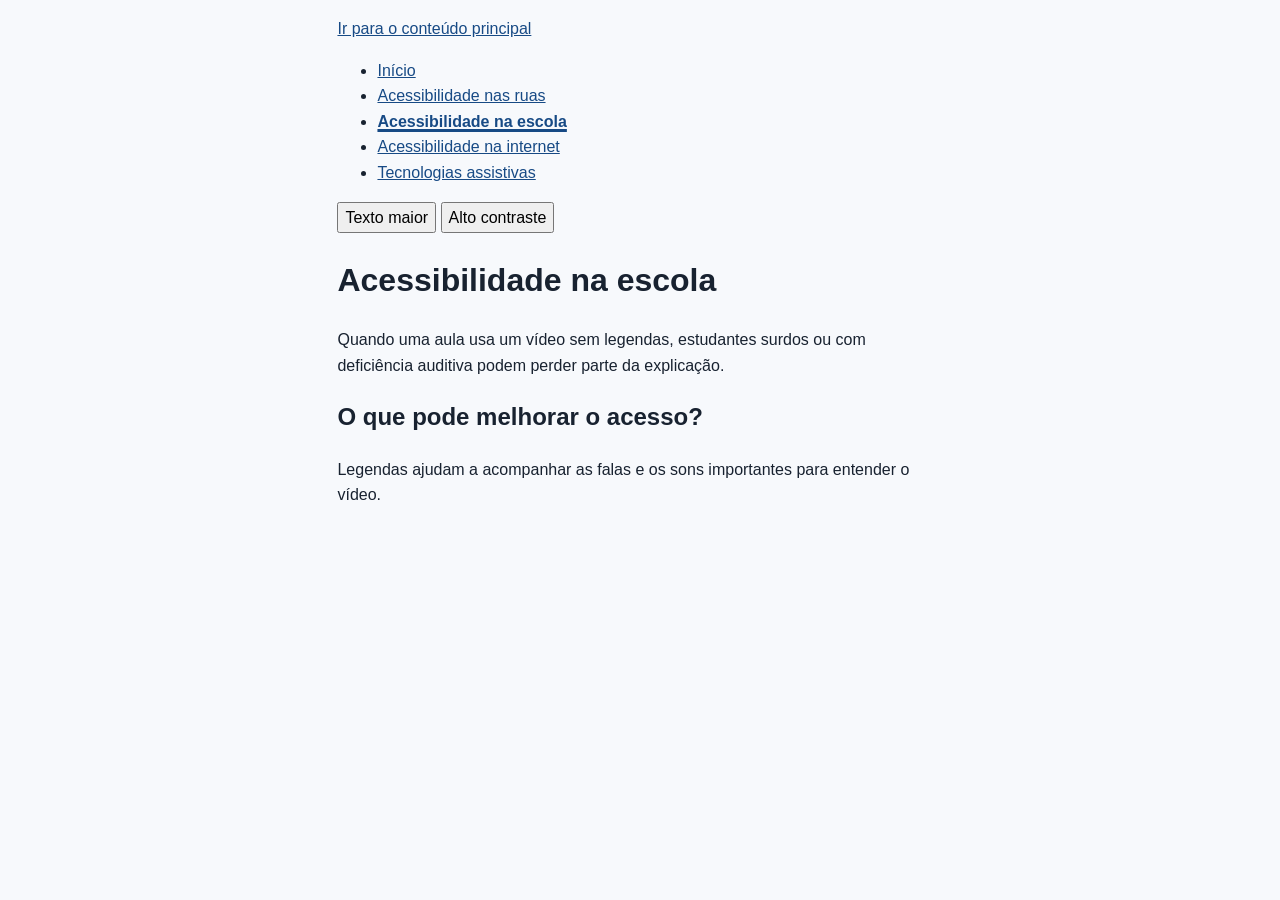
==== acessibilidade_a_luzdodia/escola.html @ 64958c4c "Add files via upload" ====
<!DOCTYPE html>
<html lang="pt-BR">
<head>
  <meta charset="UTF-8">
  <title>Acessibilidade nas escolas | Acessibilidade a Luz do Dia</title>
  <meta name="viewport" content="width=device-width, initial-scale=1">
  <link rel="stylesheet" href="estilo.css">
  <script src="acessibilidade.js" defer></script>
</head>
<body>
    <a href="#conteudo">Ir para o conteúdo principal</a>
    <nav aria-label="Menu principal">
  <ul>
    <li><a href="index.html">Início</a></li>
    <li><a href="ruas.html">Acessibilidade nas ruas</a></li>
    <li><a href="escola.html" aria-current="page">Acessibilidade na escola</a></li>
    <li><a href="internet.html">Acessibilidade na internet</a></li>
    <li><a href="tecnologias.html">Tecnologias assistivas</a></li>
  </ul>
</nav>

<!-- Botões de acessibilidade -->
<button type="button" id="fonte-maior" aria-pressed="false" hidden>
  Texto maior
</button>
<button type="button" id="alto-contraste" aria-pressed="false" hidden>
  Alto contraste
</button>

<!-- Conteúdo principal -->
  <main id="conteudo" tabindex="-1">
  <h1>Acessibilidade na escola</h1>

  <p>Quando uma aula usa um vídeo sem legendas, estudantes surdos
     ou com deficiência auditiva podem perder parte da explicação.</p>

  <h2>O que pode melhorar o acesso?</h2>
  <p>Legendas ajudam a acompanhar as falas e os sons importantes
     para entender o vídeo.</p>
</main>
</body>
---- acessibilidade_a_luzdodia/estilo.css ----
/*Estilo geral da pag*/
body {
  font-family: Arial, sans-serif;
  background-color: #f7f9fc;
  color: #182230;
  line-height: 1.6;
  max-width: 68ch;
  margin: 0 auto;
  padding: 1rem;
}

a {
  color: #174a85;
  text-decoration: underline;
}

a:focus-visible {
  outline: 3px solid #182230;
  outline-offset: 8px;
}

/*Texto maior*/
html.texto-maior {
  font-size: 150%;
}

button {
  font: inherit;
}

button:focus-visible {
  outline: 3px solid #182230;
  outline-offset: 4px;
}

/*Alto contraste*/
html.alto-contraste,
html.alto-contraste body {
  background-color: #242832;
  color: #e5e7eb;
}

html.alto-contraste a {
  color: #b9d5f5;
}

html.alto-contraste button {
  background-color: #303746;
  color: #e5e7eb;
  border: 2px solid #aeb8c8;
}

html.alto-contraste :focus-visible {
  outline-color: #c3b5e5;
}

/* Página atual no menu */
nav a[aria-current="page"] {
  font-weight: bold;
  text-decoration-thickness: 0.18em;
}
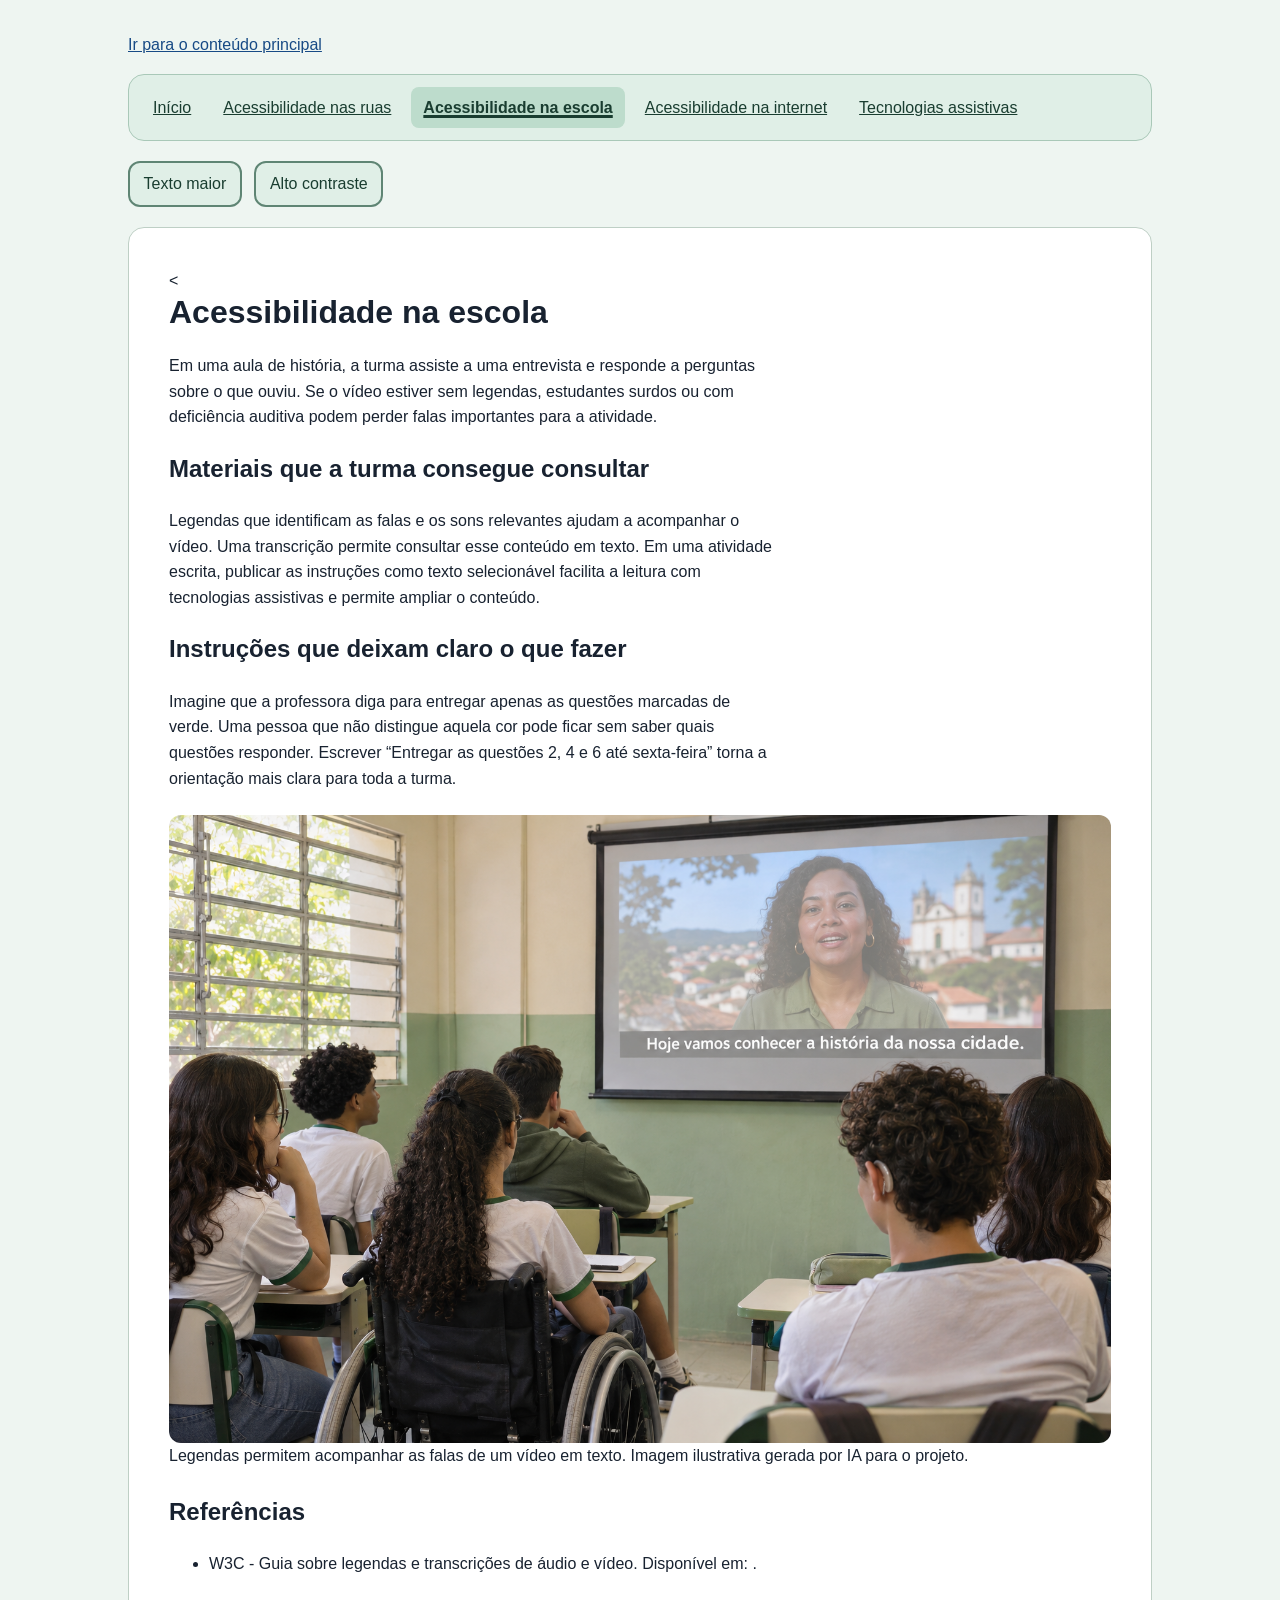
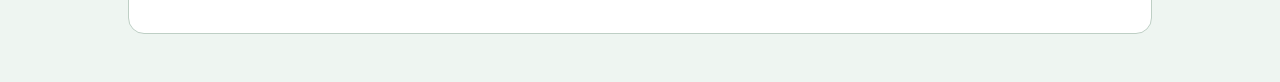
==== commit ab4221c5: "Amplia artigos e adiciona imagens e referências" ====
--- a/acessibilidade_a_luzdodia/escola.html
+++ b/acessibilidade_a_luzdodia/escola.html
@@ -29,13 +29,47 @@
 
 <!-- Conteúdo principal -->
   <main id="conteudo" tabindex="-1">
-  <h1>Acessibilidade na escola</h1>
+  <<h1>Acessibilidade na escola</h1>
 
-  <p>Quando uma aula usa um vídeo sem legendas, estudantes surdos
-     ou com deficiência auditiva podem perder parte da explicação.</p>
+<p>Em uma aula de história, a turma assiste a uma entrevista e
+  responde a perguntas sobre o que ouviu. Se o vídeo estiver
+  sem legendas, estudantes surdos ou com deficiência auditiva
+  podem perder falas importantes para a atividade.</p>
 
-  <h2>O que pode melhorar o acesso?</h2>
-  <p>Legendas ajudam a acompanhar as falas e os sons importantes
-     para entender o vídeo.</p>
+<h2>Materiais que a turma consegue consultar</h2>
+
+<p>Legendas que identificam as falas e os sons relevantes ajudam
+  a acompanhar o vídeo. Uma transcrição permite consultar esse
+  conteúdo em texto. Em uma atividade escrita, publicar as
+  instruções como texto selecionável facilita a leitura com
+  tecnologias assistivas e permite ampliar o conteúdo.</p>
+
+<h2>Instruções que deixam claro o que fazer</h2>
+
+<p>Imagine que a professora diga para entregar apenas as questões
+  marcadas de verde. Uma pessoa que não distingue aquela cor
+  pode ficar sem saber quais questões responder. Escrever
+  “Entregar as questões 2, 4 e 6 até sexta-feira” torna a
+  orientação mais clara para toda a turma.</p>
+
+  <figure>
+  <img src="imagens/sala-de-aula-inclusiva.png"
+       alt="Sala de aula inclusiva com elementos de acessibilidade.">
+  <figcaption>
+    Legendas permitem acompanhar as falas de um vídeo em texto.
+    Imagem ilustrativa gerada por IA para o projeto.
+  </figcaption>
+</figure>
+
+  <!-- Referências do artigo -->
+<h2>Referências</h2>
+<ul>
+  <li>
+    W3C - Guia sobre legendas e transcrições de áudio e vídeo. Disponível em:
+    <a href="https://www.w3.org/WAI/media/av/captions/?utm_source=chatgpt.com">
+    </a>.
+  </li>
+</ul>
+
 </main>
 </body>
--- a/acessibilidade_a_luzdodia/estilo.css
+++ b/acessibilidade_a_luzdodia/estilo.css
@@ -36,8 +36,8 @@
 /*Alto contraste*/
 html.alto-contraste,
 html.alto-contraste body {
-  background-color: #242832;
-  color: #e5e7eb;
+  background-color: #2d3247;
+  color: #c7dbe0;
 }
 
 html.alto-contraste a {
@@ -45,17 +45,159 @@
 }
 
 html.alto-contraste button {
-  background-color: #303746;
+  background-color: #3e634c;
   color: #e5e7eb;
-  border: 2px solid #aeb8c8;
+  border: 2px solid #85aa9e;
 }
 
 html.alto-contraste :focus-visible {
-  outline-color: #c3b5e5;
+  outline-color: #bccfb9;
 }
 
 /* Página atual no menu */
 nav a[aria-current="page"] {
   font-weight: bold;
   text-decoration-thickness: 0.18em;
+}
+
+/* Cores do menu e da área de leitura */
+html {
+  --fundo-pagina: #eef5f1;
+  --fundo-painel: #fff;
+  --borda-painel: #becfc5;
+  --fundo-pagina-atual: #d9eee2;
+}
+
+html.alto-contraste {
+  --fundo-pagina: #3e634c;
+  --fundo-painel: #191f2e;
+  --borda-painel: #99af9e;
+  --fundo-pagina-atual: #21332f;
+}
+
+/* Largura e fundo da página */
+body {
+  max-width: 64rem;
+  padding: clamp(1rem, 3vw, 2rem);
+  background-color: var(--fundo-pagina);
+}
+
+/* Menu e conteúdo */
+nav,
+main {
+  background-color: var(--fundo-painel);
+  border: 1px solid var(--borda-painel);
+  border-radius: 1rem;
+  margin-block: 1rem;
+}
+
+nav {
+  padding: 0.75rem;
+}
+
+nav ul {
+  display: flex;
+  flex-wrap: wrap;
+  gap: 0.5rem;
+  list-style: none;
+  margin: 0;
+  padding: 0;
+}
+
+nav a {
+  display: block;
+  padding: 0.5rem 0.75rem;
+  border-radius: 0.5rem;
+}
+
+nav a[aria-current="page"] {
+  background-color: var(--fundo-pagina-atual);
+}
+
+main {
+  padding: clamp(1rem, 4vw, 2.5rem);
+}
+
+main h1 {
+  margin-top: 0;
+  line-height: 1.2;
+}
+
+main p {
+  max-width: 68ch;
+}
+
+/* Menu em tons pastel */
+html:not(.alto-contraste) nav {
+  background-color: #e0efe7;
+  border-color: #a9c8b8;
+}
+
+html:not(.alto-contraste) nav a {
+  color: #193d30;
+}
+
+html:not(.alto-contraste) nav a[aria-current="page"] {
+  background-color: #bddccc;
+}
+
+html:not(.alto-contraste) nav a:focus-visible {
+  outline-color: #193d30;
+}
+
+/* Botões de acessibilidade */
+button {
+  padding: 0.5rem 0.85rem;
+  margin: 0.25rem 0.5rem 0.25rem 0;
+  border-radius: 0.75rem;
+  cursor: pointer;
+}
+
+html:not(.alto-contraste) button {
+  background-color: #e0efe7;
+  color: #193d30;
+  border: 2px solid #5f8574;
+}
+
+/* Botão com a opção ativa */
+button[aria-pressed="true"] {
+  font-weight: bold;
+  text-decoration: underline;
+  text-underline-offset: 0.2em;
+}
+
+/* Cartões de artigos da página inicial */
+.lista-artigos {
+  display: grid;
+  gap: 1rem;
+  grid-template-columns: repeat(auto-fit, minmax(min(100%, 16rem), 1fr));
+  padding: 0;
+}
+
+.lista-artigos li {
+  list-style: none;
+  padding: 1rem;
+  background-color: var(--fundo-pagina-atual);
+  border: 1px solid var(--borda-painel);
+  border-radius: 0.75rem;
+}
+
+.lista-artigos a {
+  font-weight: bold;
+}
+
+.lista-artigos p {
+  margin: 0.5rem 0 0;
+}
+
+/* Imagens dos artigos */
+main figure {
+  margin: 1.5rem 0;
+}
+
+main figure img {
+  display: block;
+  max-width: 100%;
+  height: auto;
+  border-radius: 0.75rem;
 }
